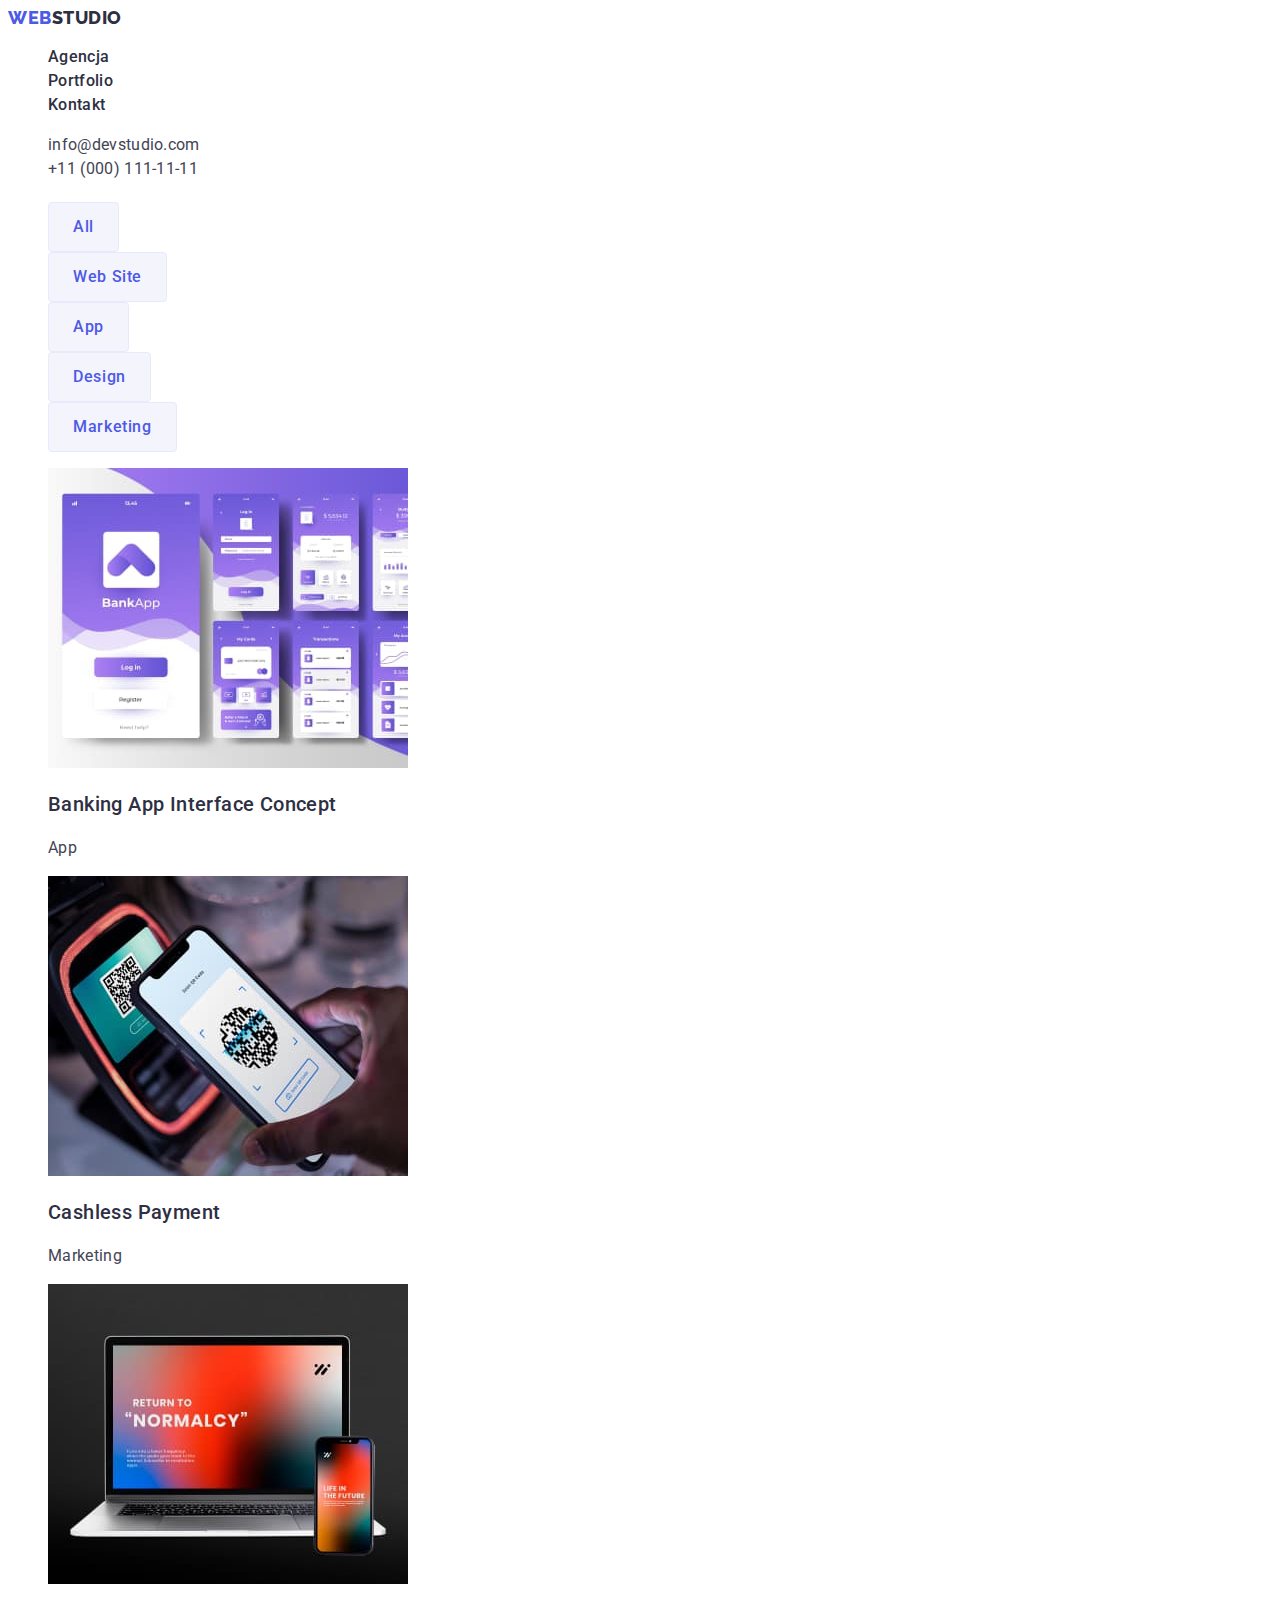
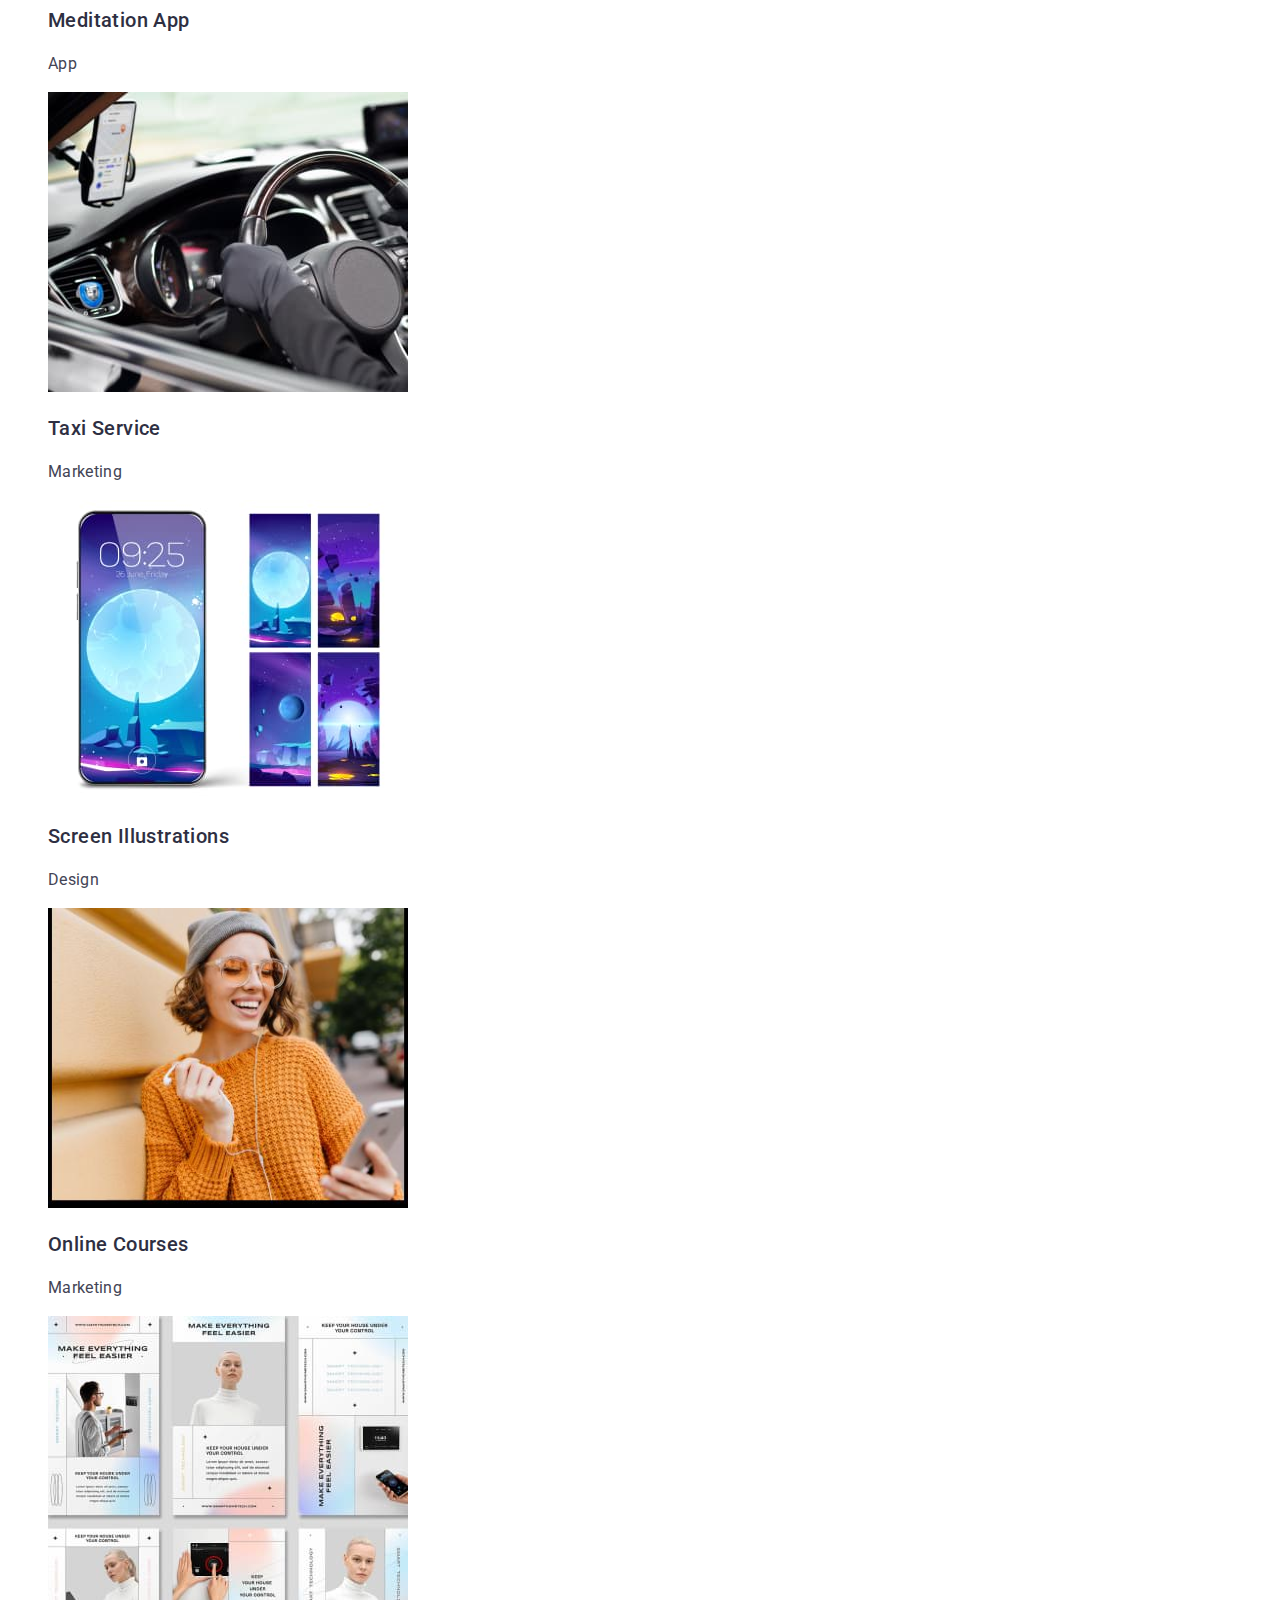
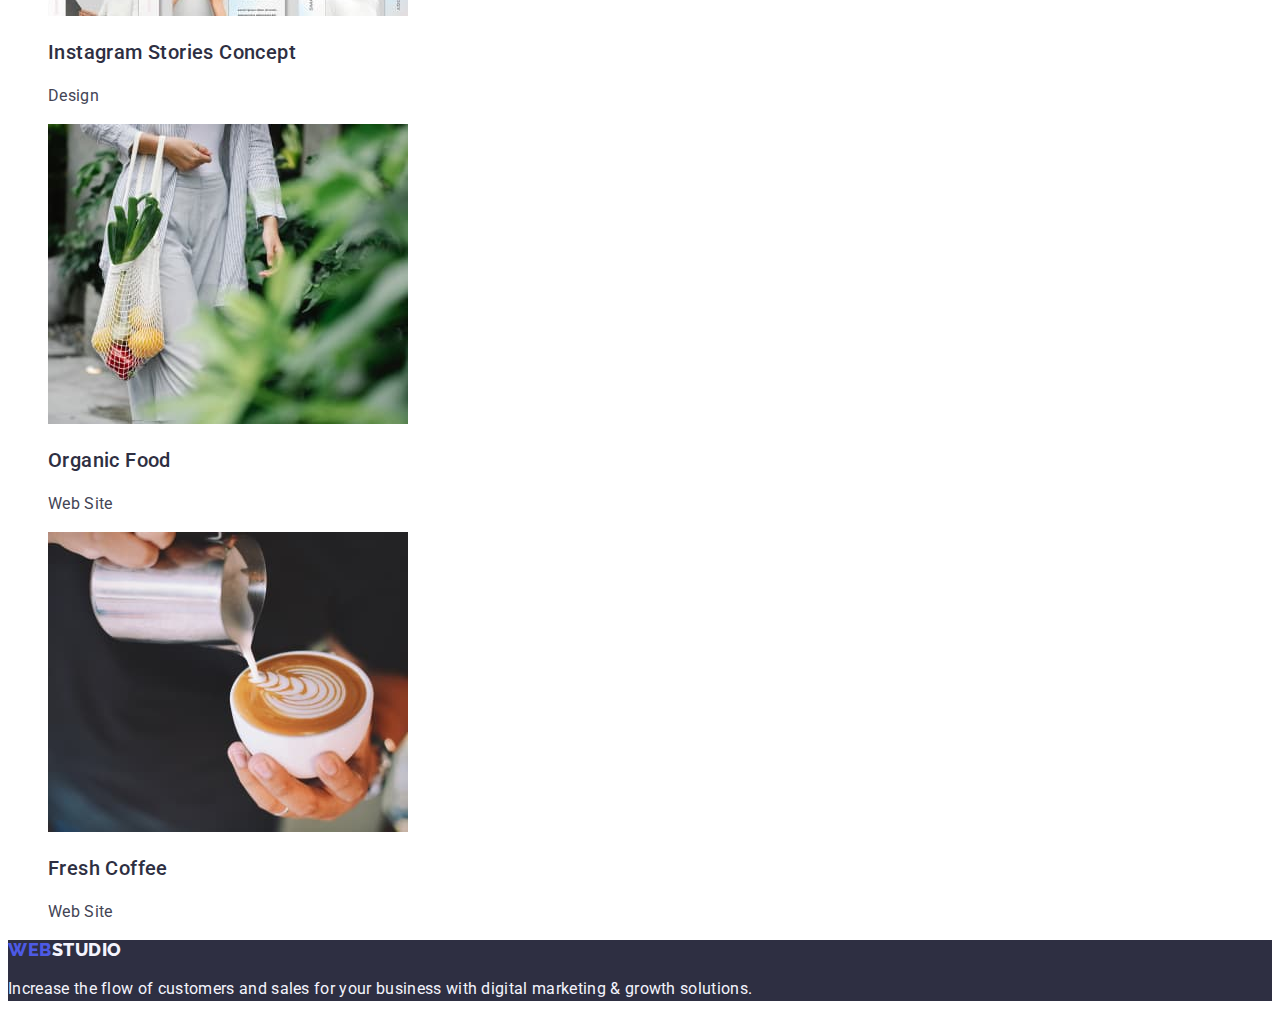
==== portfolio.html @ 74bddfd7 "hw 02" ====
<!DOCTYPE html>
<html lang="pl">
  <head>
    <meta charset="UTF-8" />
    <meta http-equiv="X-UA-Compatible" content="IE=edge" />
    <meta name="viewport" content="width=device-width, initial-scale=1.0" />
    <title>Portfolio</title>
    <link rel="stylesheet" href="./css/styles.css" />
    <link rel="preconnect" href="https://fonts.googleapis.com" />
    <link rel="preconnect" href="https://fonts.gstatic.com" crossorigin />
    <link
      href="https://fonts.googleapis.com/css2?family=Raleway:wght@800&family=Roboto:wght@400;500;700;900&display=swap"
      rel="stylesheet"
    />
  </head>
  <body>
    <header>
      <a class="logo" href="index.html">
        <span class="logo-span">Web</span>Studio</a
      >
      <nav>
        <ul class="navigation">
          <li><a href="index.html">Agencja</a></li>
          <li><a href="portfolio.html">Portfolio</a></li>
          <li><a href="#">Kontakt</a></li>
        </ul>
      </nav>
      <address>
        <ul class="header-contact">
          <li><a href="mailto:info@devstudio.com">info@devstudio.com</a></li>
          <li><a href="tel:+11(000)111-11-11">+11 (000) 111-11-11</a></li>
        </ul>
      </address>
    </header>
    <main>
      <section>
        <h1></h1>
        <ul>
          <li><button class="portfolio-button" type="button">All</button></li>
          <li>
            <button class="portfolio-button" type="button">Web Site</button>
          </li>
          <li><button class="portfolio-button" type="button">App</button></li>
          <li>
            <button class="portfolio-button" type="button">Design</button>
          </li>
          <li>
            <button class="portfolio-button" type="button">Marketing</button>
          </li>
        </ul>

        <ul>
          <li>
            <img
              src="images/imgp(4).jpg"
              alt="purple bank app layout"
              width="360"
              height="300"
            />
            <div>
              <h3 class="header-three">Banking App Interface Concept</h3>
              <p class="desc">App</p>
            </div>
          </li>
          <li>
            <img
              src="images/imgp(1).jpg"
              alt="person payingwith phone"
              width="360"
              height="300"
            />
            <div>
              <h3 class="header-three">Cashless Payment</h3>
              <p class="desc">Marketing</p>
            </div>
          </li>
          <li>
            <img
              src="images/imgp(2).jpg"
              alt="laptop and phone with colorfull meditation app"
              width="360"
              height="300"
            />
            <div>
              <h3 class="header-three">Meditation App</h3>
              <p class="desc">App</p>
            </div>
          </li>
          <li>
            <img
              src="images/imgp(3).jpg"
              alt="person in car holding steering wheel"
              width="360"
              height="300"
            />
            <div>
              <h3 class="header-three">Taxi Service</h3>
              <p class="desc">Marketing</p>
            </div>
          </li>
          <li>
            <img
              src="images/imgp(5).jpg"
              alt="phone with difrent lunar backgrounds"
              width="360"
              height="300"
            />
            <div>
              <h3 class="header-three">Screen Illustrations</h3>
              <p class="desc">Design</p>
            </div>
          </li>
          <li>
            <img
              src="images/imgp.jpg"
              alt="woman with hedphones holding a phone"
              width="360"
              height="300"
            />
            <div>
              <h3 class="header-three">Online Courses</h3>
              <p class="desc">Marketing</p>
            </div>
          </li>
          <li>
            <img
              src="images/imgp(7).jpg"
              alt="instagram stories concepts"
              width="360"
              height="300"
            />
            <div>
              <h3 class="header-three">Instagram Stories Concept</h3>
              <p class="desc">Design</p>
            </div>
          </li>
          <li>
            <img
              src="images/img(p)(1).jpg"
              alt="person holding grocery bag"
              width="360"
              height="300"
            />
            <div>
              <h3 class="header-three">Organic Food</h3>
              <p class="desc">Web Site</p>
            </div>
          </li>
          <li>
            <img
              src="images/imgp(8).jpg"
              alt="barista making fancy coffee"
              width="360"
              height="300"
            />
            <div>
              <h3 class="header-three">Fresh Coffee</h3>
              <p class="desc">Web Site</p>
            </div>
          </li>
        </ul>
      </section>
    </main>
    <footer class="footer">
      <a class="logo-footer" href="index.html">
        <span class="logo-span">Web</span>Studio</a
      >
      <p class="desc-footer">
        Increase the flow of customers and sales for your business with digital
        marketing & growth solutions.
      </p>
    </footer>
  </body>
</html>
---- css/styles.css ----
body {
  font-family: "Roboto", sans-serif;
  color: var(--navyblue);
}
a {
  text-decoration: none;
}
ul {
  list-style: none;
}
:root {
  --iris: #4d5ae5;
  --ocean: #404bbf;
  --navyblue: #2e2f42;
  --green: #31d0aa;
  --slate: #434455;
  --lightslate: #8e8f99;
  --coarnflower: #e7e9fc;
  --cloud: #f4f4fd;
  --white: #fff;
  --grey: #2e2f42;
}
.logo {
  color: var(--navyblue);
  font-family: Raleway;
  font-size: 18px;

  font-weight: 800;
  line-height: 1.16;
  letter-spacing: 0.54px;
  text-transform: uppercase;
}
.logo-span {
  color: var(--iris);
}
.navigation a {
  font-size: 16px;
  color: var(--navyblue);
  font-weight: 500;
  line-height: 1.5;
  letter-spacing: 0.32px;
}
.navigation a:hover,
.navigation a:focus {
  color: var(--ocean);
}
.header-contact a {
  color: var(--slate);

  font-size: 16px;
  font-style: normal;
  line-height: 1.5;
  letter-spacing: 0.32px;
}
.header-contact a:hover,
.header-contact a:focus {
  color: var(--ocean);
}
.slogan-background {
  background: var(--navyblue);
}
.slogan {
  color: var(--white);
  font-size: 56px;
  font-weight: 700;
  line-height: 1.07;
  letter-spacing: 1.12px;
}
.index-button {
  border-radius: 4px;
  background: var(--iris);
  box-shadow: 0px 4px 4px 0px rgba(0, 0, 0, 0.15);
  color: var(--white);

  font-family: "Roboto", sans-serif;
  font-size: 16px;

  font-weight: 500;
  line-height: 1.5;
  letter-spacing: 0.64px;
  display: inline-flex;
  padding: 16px 32px;
  align-items: flex-start;
  gap: 10px;
  cursor: pointer;
}
.index-button:hover,
.index-button:focus {
  background: var(--ocean);
}
.portfolio-button {
  display: flex;
  padding: 12px 24px;
  justify-content: center;
  align-items: center;
  border-radius: 4px;
  border: 1px solid var(--coarnflower);
  background: var(--cloud);
  color: var(--iris);
  text-align: center;

  font-size: 16px;

  font-weight: 500;
  line-height: 1.5;
  letter-spacing: 0.64px;
  cursor: pointer;
  font-family: "Roboto", sans-serif;
}
.portfolio-button:hover,
.portfolio-button:focus {
  background: var(--ocean);

  color: var(--white);
}
.header-three {
  font-size: 20px;

  font-weight: 500;
  line-height: 1.2;
  letter-spacing: 0.4px;
}
.desc {
  color: var(--slate);

  font-size: 16px;

  line-height: 1.5;
  letter-spacing: 0.32px;
}
.header-two {
  font-size: 36px;

  font-weight: 700;
  line-height: 1.11;
  letter-spacing: 0.72px;
  text-transform: capitalize;
}
.team-background {
  background: var(--cloud);
}
.footer {
  background: var(--navyblue);
}
.desc-footer {
  color: var(--cloud);

  font-size: 16px;

  line-height: 1.5;
  letter-spacing: 0.32px;
}
.logo-footer {
  color: var(--cloud);
  font-family: Raleway;
  font-size: 18px;

  font-weight: 800;
  line-height: 1.16;
  letter-spacing: 0.54px;
  text-transform: uppercase;
}
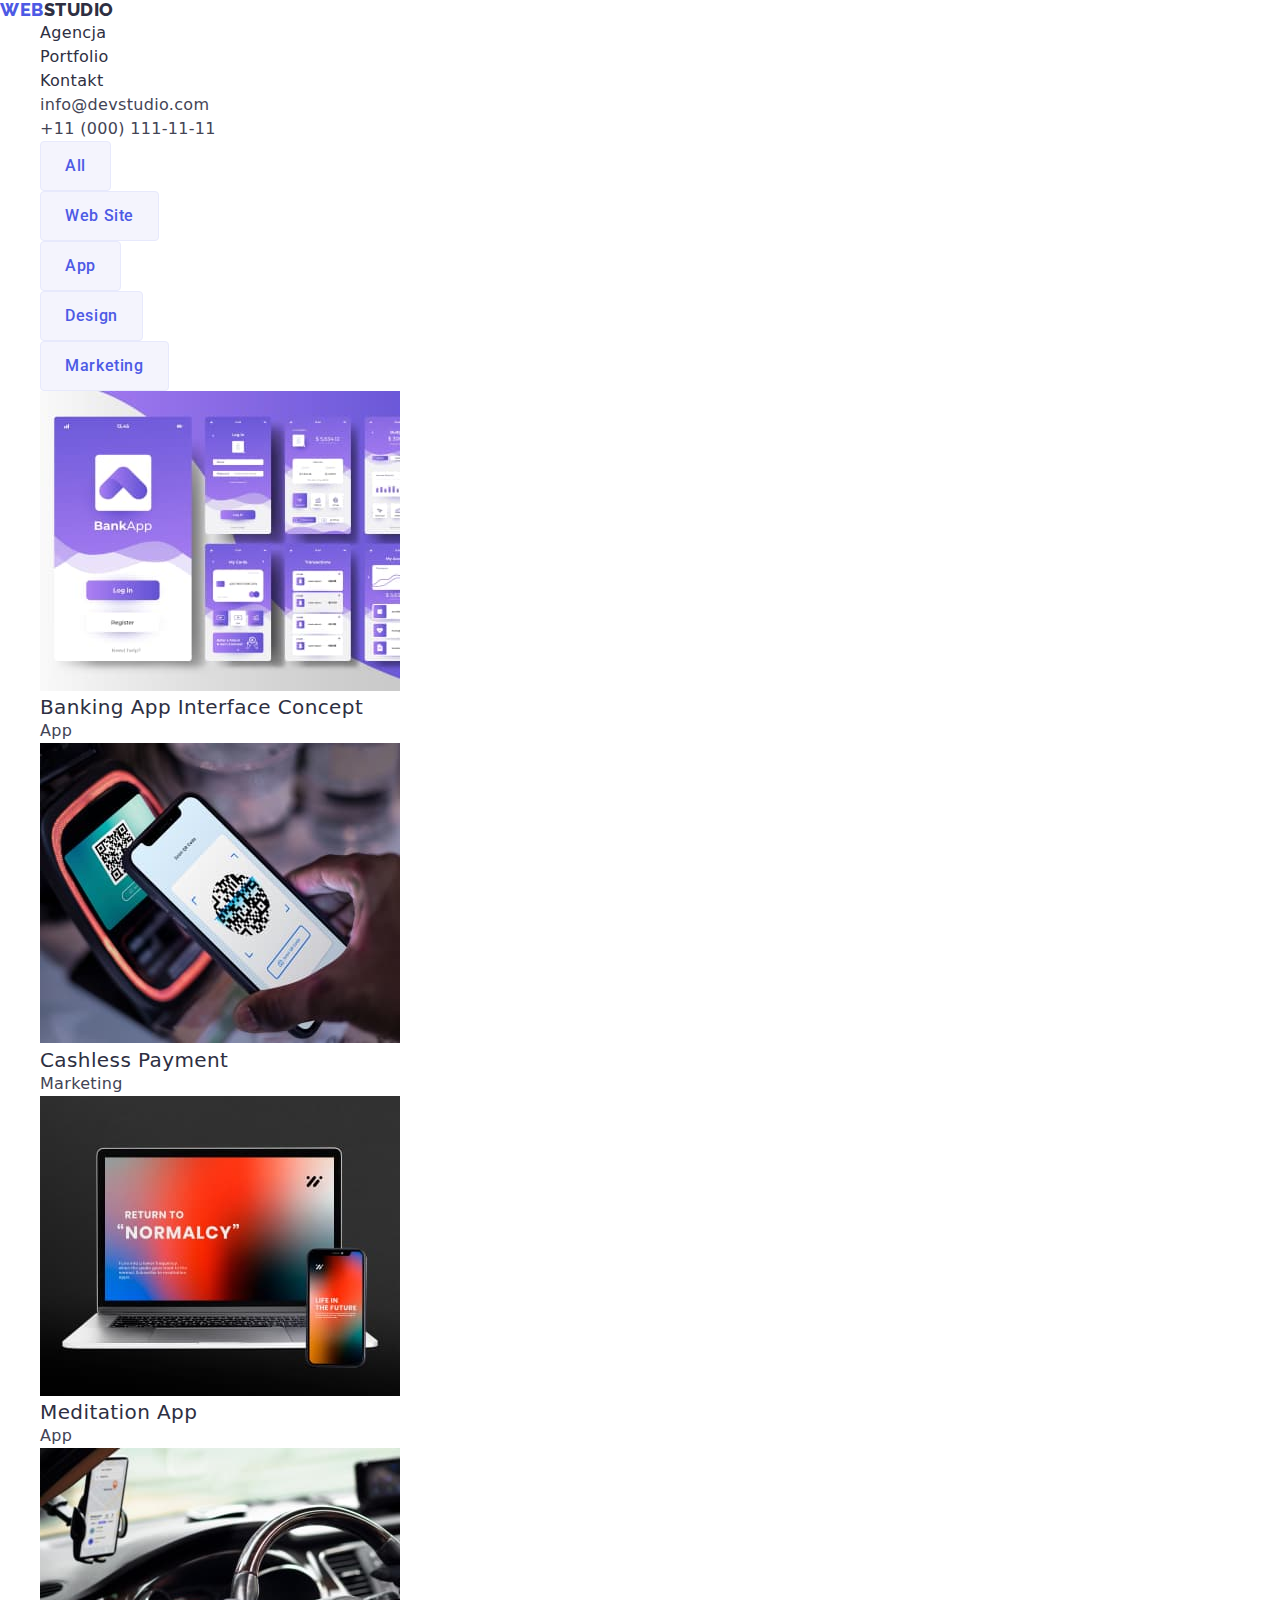
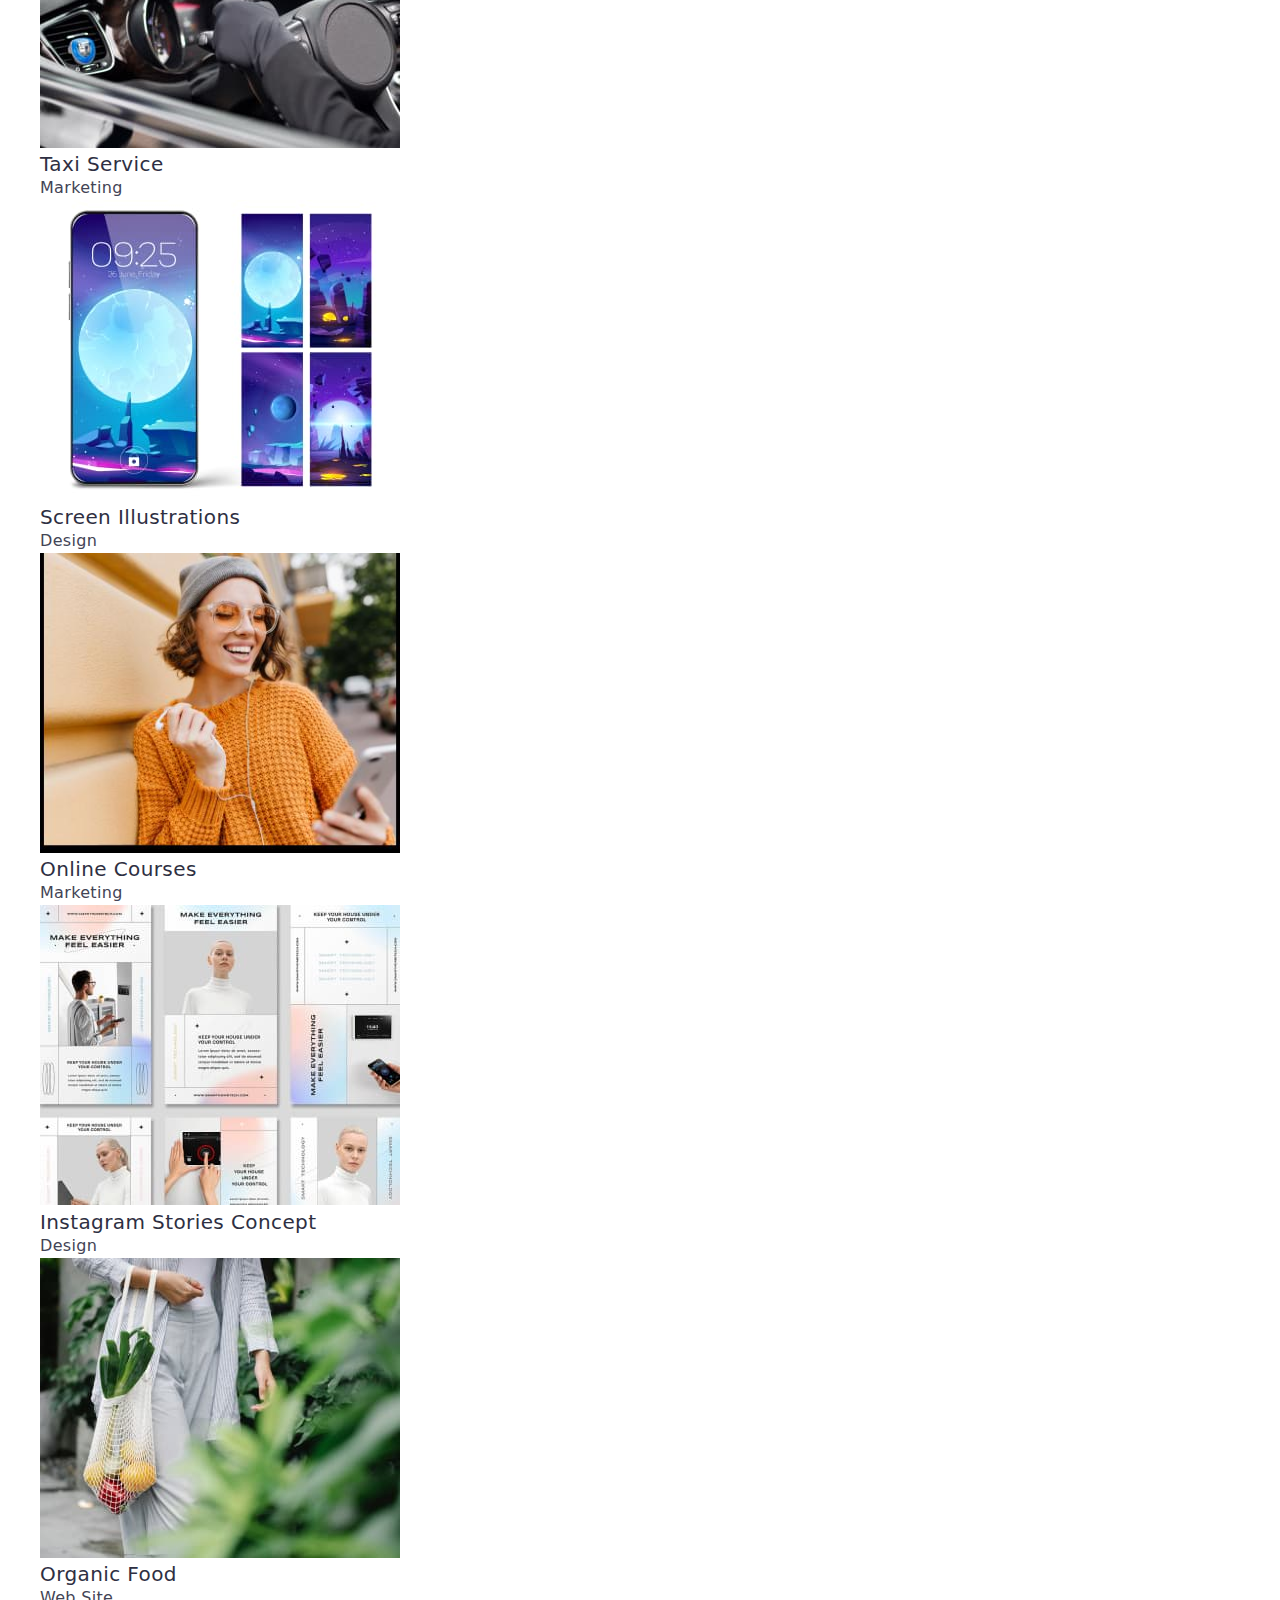
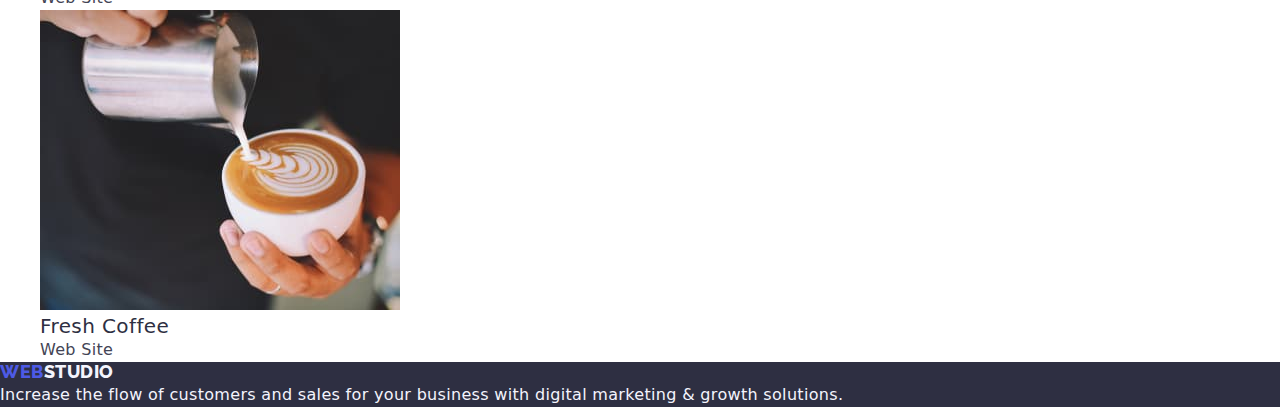
==== commit 3f747588: "container" ====
--- a/portfolio.html
+++ b/portfolio.html
@@ -6,6 +6,10 @@
     <meta name="viewport" content="width=device-width, initial-scale=1.0" />
     <title>Portfolio</title>
     <link rel="stylesheet" href="./css/styles.css" />
+    <link
+      rel="stylesheet"
+      href="https://cdnjs.cloudflare.com/ajax/libs/modern-normalize/2.0.0/modern-normalize.min.css"
+    />
     <link rel="preconnect" href="https://fonts.googleapis.com" />
     <link rel="preconnect" href="https://fonts.gstatic.com" crossorigin />
     <link
@@ -15,22 +19,24 @@
   </head>
   <body>
     <header>
-      <a class="logo" href="index.html">
-        <span class="logo-span">Web</span>Studio</a
-      >
-      <nav>
-        <ul class="navigation">
-          <li><a href="index.html">Agencja</a></li>
-          <li><a href="portfolio.html">Portfolio</a></li>
-          <li><a href="#">Kontakt</a></li>
-        </ul>
-      </nav>
-      <address>
-        <ul class="header-contact">
-          <li><a href="mailto:info@devstudio.com">info@devstudio.com</a></li>
-          <li><a href="tel:+11(000)111-11-11">+11 (000) 111-11-11</a></li>
-        </ul>
-      </address>
+      <div class="container">
+        <a class="logo" href="index.html">
+          <span class="logo-span">Web</span>Studio</a
+        >
+        <nav>
+          <ul class="navigation">
+            <li><a href="index.html">Agencja</a></li>
+            <li><a href="portfolio.html">Portfolio</a></li>
+            <li><a href="#">Kontakt</a></li>
+          </ul>
+        </nav>
+        <address>
+          <ul class="header-contact">
+            <li><a href="mailto:info@devstudio.com">info@devstudio.com</a></li>
+            <li><a href="tel:+11(000)111-11-11">+11 (000) 111-11-11</a></li>
+          </ul>
+        </address>
+      </div>
     </header>
     <main>
       <section>
--- a/css/styles.css
+++ b/css/styles.css
@@ -7,6 +7,22 @@
 }
 ul {
   list-style: none;
+  margin: 0px;
+}
+h3 {
+  margin: 0px;
+}
+h1 {
+  margin: 0px;
+}
+h2 {
+  margin: 0px;
+}
+h4 {
+  margin: 0px;
+}
+p {
+  margin: 0px;
 }
 :root {
   --iris: #4d5ae5;
@@ -152,7 +168,7 @@
 }
 .logo-footer {
   color: var(--cloud);
-  font-family: Raleway;
+  font-family: "Raleway";
   font-size: 18px;
 
   font-weight: 800;
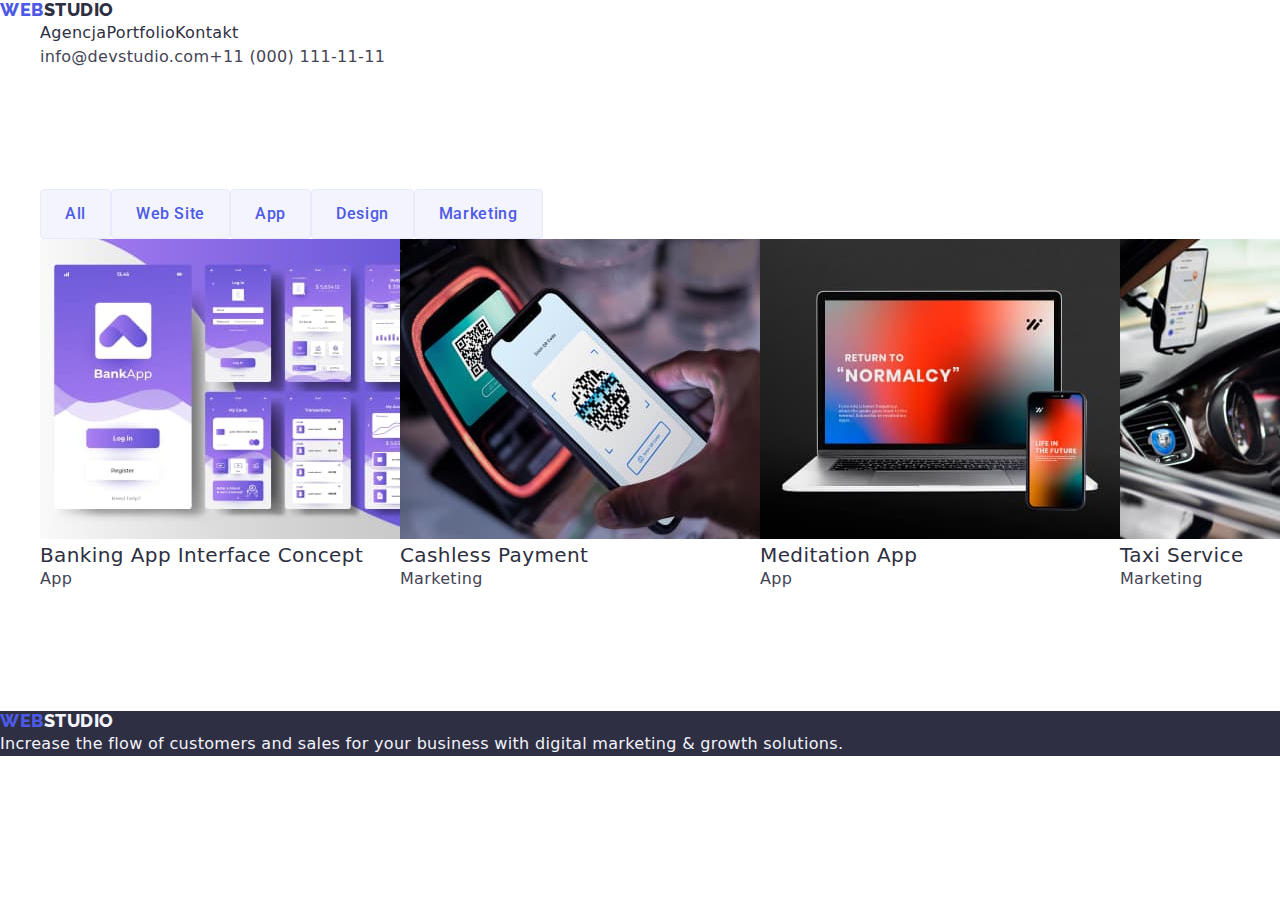
==== commit 867f70e3: "class" ====
--- a/portfolio.html
+++ b/portfolio.html
@@ -18,7 +18,7 @@
     />
   </head>
   <body>
-    <header>
+    <header class="header">
       <div class="container">
         <a class="logo" href="index.html">
           <span class="logo-span">Web</span>Studio</a
@@ -39,142 +39,146 @@
       </div>
     </header>
     <main>
-      <section>
-        <h1></h1>
-        <ul>
-          <li><button class="portfolio-button" type="button">All</button></li>
-          <li>
-            <button class="portfolio-button" type="button">Web Site</button>
-          </li>
-          <li><button class="portfolio-button" type="button">App</button></li>
-          <li>
-            <button class="portfolio-button" type="button">Design</button>
-          </li>
-          <li>
-            <button class="portfolio-button" type="button">Marketing</button>
-          </li>
-        </ul>
+      <section class="section">
+        <div class="container">
+          <h1></h1>
+          <ul class="buttons">
+            <li><button class="portfolio-button" type="button">All</button></li>
+            <li>
+              <button class="portfolio-button" type="button">Web Site</button>
+            </li>
+            <li><button class="portfolio-button" type="button">App</button></li>
+            <li>
+              <button class="portfolio-button" type="button">Design</button>
+            </li>
+            <li>
+              <button class="portfolio-button" type="button">Marketing</button>
+            </li>
+          </ul>
 
-        <ul>
-          <li>
-            <img
-              src="images/imgp(4).jpg"
-              alt="purple bank app layout"
-              width="360"
-              height="300"
-            />
-            <div>
-              <h3 class="header-three">Banking App Interface Concept</h3>
-              <p class="desc">App</p>
-            </div>
-          </li>
-          <li>
-            <img
-              src="images/imgp(1).jpg"
-              alt="person payingwith phone"
-              width="360"
-              height="300"
-            />
-            <div>
-              <h3 class="header-three">Cashless Payment</h3>
-              <p class="desc">Marketing</p>
-            </div>
-          </li>
-          <li>
-            <img
-              src="images/imgp(2).jpg"
-              alt="laptop and phone with colorfull meditation app"
-              width="360"
-              height="300"
-            />
-            <div>
-              <h3 class="header-three">Meditation App</h3>
-              <p class="desc">App</p>
-            </div>
-          </li>
-          <li>
-            <img
-              src="images/imgp(3).jpg"
-              alt="person in car holding steering wheel"
-              width="360"
-              height="300"
-            />
-            <div>
-              <h3 class="header-three">Taxi Service</h3>
-              <p class="desc">Marketing</p>
-            </div>
-          </li>
-          <li>
-            <img
-              src="images/imgp(5).jpg"
-              alt="phone with difrent lunar backgrounds"
-              width="360"
-              height="300"
-            />
-            <div>
-              <h3 class="header-three">Screen Illustrations</h3>
-              <p class="desc">Design</p>
-            </div>
-          </li>
-          <li>
-            <img
-              src="images/imgp.jpg"
-              alt="woman with hedphones holding a phone"
-              width="360"
-              height="300"
-            />
-            <div>
-              <h3 class="header-three">Online Courses</h3>
-              <p class="desc">Marketing</p>
-            </div>
-          </li>
-          <li>
-            <img
-              src="images/imgp(7).jpg"
-              alt="instagram stories concepts"
-              width="360"
-              height="300"
-            />
-            <div>
-              <h3 class="header-three">Instagram Stories Concept</h3>
-              <p class="desc">Design</p>
-            </div>
-          </li>
-          <li>
-            <img
-              src="images/img(p)(1).jpg"
-              alt="person holding grocery bag"
-              width="360"
-              height="300"
-            />
-            <div>
-              <h3 class="header-three">Organic Food</h3>
-              <p class="desc">Web Site</p>
-            </div>
-          </li>
-          <li>
-            <img
-              src="images/imgp(8).jpg"
-              alt="barista making fancy coffee"
-              width="360"
-              height="300"
-            />
-            <div>
-              <h3 class="header-three">Fresh Coffee</h3>
-              <p class="desc">Web Site</p>
-            </div>
-          </li>
-        </ul>
+          <ul class="portfolio">
+            <li>
+              <img
+                src="images/imgp(4).jpg"
+                alt="purple bank app layout"
+                width="360"
+                height="300"
+              />
+              <div>
+                <h3 class="header-three">Banking App Interface Concept</h3>
+                <p class="desc">App</p>
+              </div>
+            </li>
+            <li>
+              <img
+                src="images/imgp(1).jpg"
+                alt="person payingwith phone"
+                width="360"
+                height="300"
+              />
+              <div>
+                <h3 class="header-three">Cashless Payment</h3>
+                <p class="desc">Marketing</p>
+              </div>
+            </li>
+            <li>
+              <img
+                src="images/imgp(2).jpg"
+                alt="laptop and phone with colorfull meditation app"
+                width="360"
+                height="300"
+              />
+              <div>
+                <h3 class="header-three">Meditation App</h3>
+                <p class="desc">App</p>
+              </div>
+            </li>
+            <li>
+              <img
+                src="images/imgp(3).jpg"
+                alt="person in car holding steering wheel"
+                width="360"
+                height="300"
+              />
+              <div>
+                <h3 class="header-three">Taxi Service</h3>
+                <p class="desc">Marketing</p>
+              </div>
+            </li>
+            <li>
+              <img
+                src="images/imgp(5).jpg"
+                alt="phone with difrent lunar backgrounds"
+                width="360"
+                height="300"
+              />
+              <div>
+                <h3 class="header-three">Screen Illustrations</h3>
+                <p class="desc">Design</p>
+              </div>
+            </li>
+            <li>
+              <img
+                src="images/imgp.jpg"
+                alt="woman with hedphones holding a phone"
+                width="360"
+                height="300"
+              />
+              <div>
+                <h3 class="header-three">Online Courses</h3>
+                <p class="desc">Marketing</p>
+              </div>
+            </li>
+            <li>
+              <img
+                src="images/imgp(7).jpg"
+                alt="instagram stories concepts"
+                width="360"
+                height="300"
+              />
+              <div>
+                <h3 class="header-three">Instagram Stories Concept</h3>
+                <p class="desc">Design</p>
+              </div>
+            </li>
+            <li>
+              <img
+                src="images/img(p)(1).jpg"
+                alt="person holding grocery bag"
+                width="360"
+                height="300"
+              />
+              <div>
+                <h3 class="header-three">Organic Food</h3>
+                <p class="desc">Web Site</p>
+              </div>
+            </li>
+            <li>
+              <img
+                src="images/imgp(8).jpg"
+                alt="barista making fancy coffee"
+                width="360"
+                height="300"
+              />
+              <div>
+                <h3 class="header-three">Fresh Coffee</h3>
+                <p class="desc">Web Site</p>
+              </div>
+            </li>
+          </ul>
+        </div>
       </section>
     </main>
     <footer class="footer">
-      <a class="logo-footer" href="index.html">
-        <span class="logo-span">Web</span>Studio</a
-      >
-      <p class="desc-footer">
-        Increase the flow of customers and sales for your business with digital
-        marketing & growth solutions.
-      </p>
+      <div class="container">
+        <a class="logo-footer" href="index.html">
+          <span class="logo-span">Web</span>Studio</a
+        >
+        <p class="desc-footer">
+          Increase the flow of customers and sales for your business with
+          digital marketing & growth solutions.
+        </p>
+      </div>
     </footer>
   </body>
 </html>
--- a/css/styles.css
+++ b/css/styles.css
@@ -23,6 +23,9 @@
 }
 p {
   margin: 0px;
+}
+.container {
+  width: 1158px;
 }
 :root {
   --iris: #4d5ae5;
@@ -36,6 +39,8 @@
   --white: #fff;
   --grey: #2e2f42;
 }
+.header {
+}
 .logo {
   color: var(--navyblue);
   font-family: Raleway;
@@ -49,6 +54,9 @@
 .logo-span {
   color: var(--iris);
 }
+.navigation {
+  display: flex;
+}
 .navigation a {
   font-size: 16px;
   color: var(--navyblue);
@@ -59,6 +67,9 @@
 .navigation a:hover,
 .navigation a:focus {
   color: var(--ocean);
+}
+.header-contact {
+  display: flex;
 }
 .header-contact a {
   color: var(--slate);
@@ -129,12 +140,18 @@
 
   color: var(--white);
 }
+.company-desc {
+  display: flex;
+}
 .header-three {
   font-size: 20px;
 
   font-weight: 500;
   line-height: 1.2;
   letter-spacing: 0.4px;
+}
+.doing {
+  display: flex;
 }
 .desc {
   color: var(--slate);
@@ -152,6 +169,9 @@
   letter-spacing: 0.72px;
   text-transform: capitalize;
 }
+.team {
+  display: flex;
+}
 .team-background {
   background: var(--cloud);
 }
@@ -176,3 +196,12 @@
   letter-spacing: 0.54px;
   text-transform: uppercase;
 }
+.buttons {
+  display: flex;
+}
+.portfolio {
+  display: flex;
+}
+.section {
+  padding: 120px 0;
+}
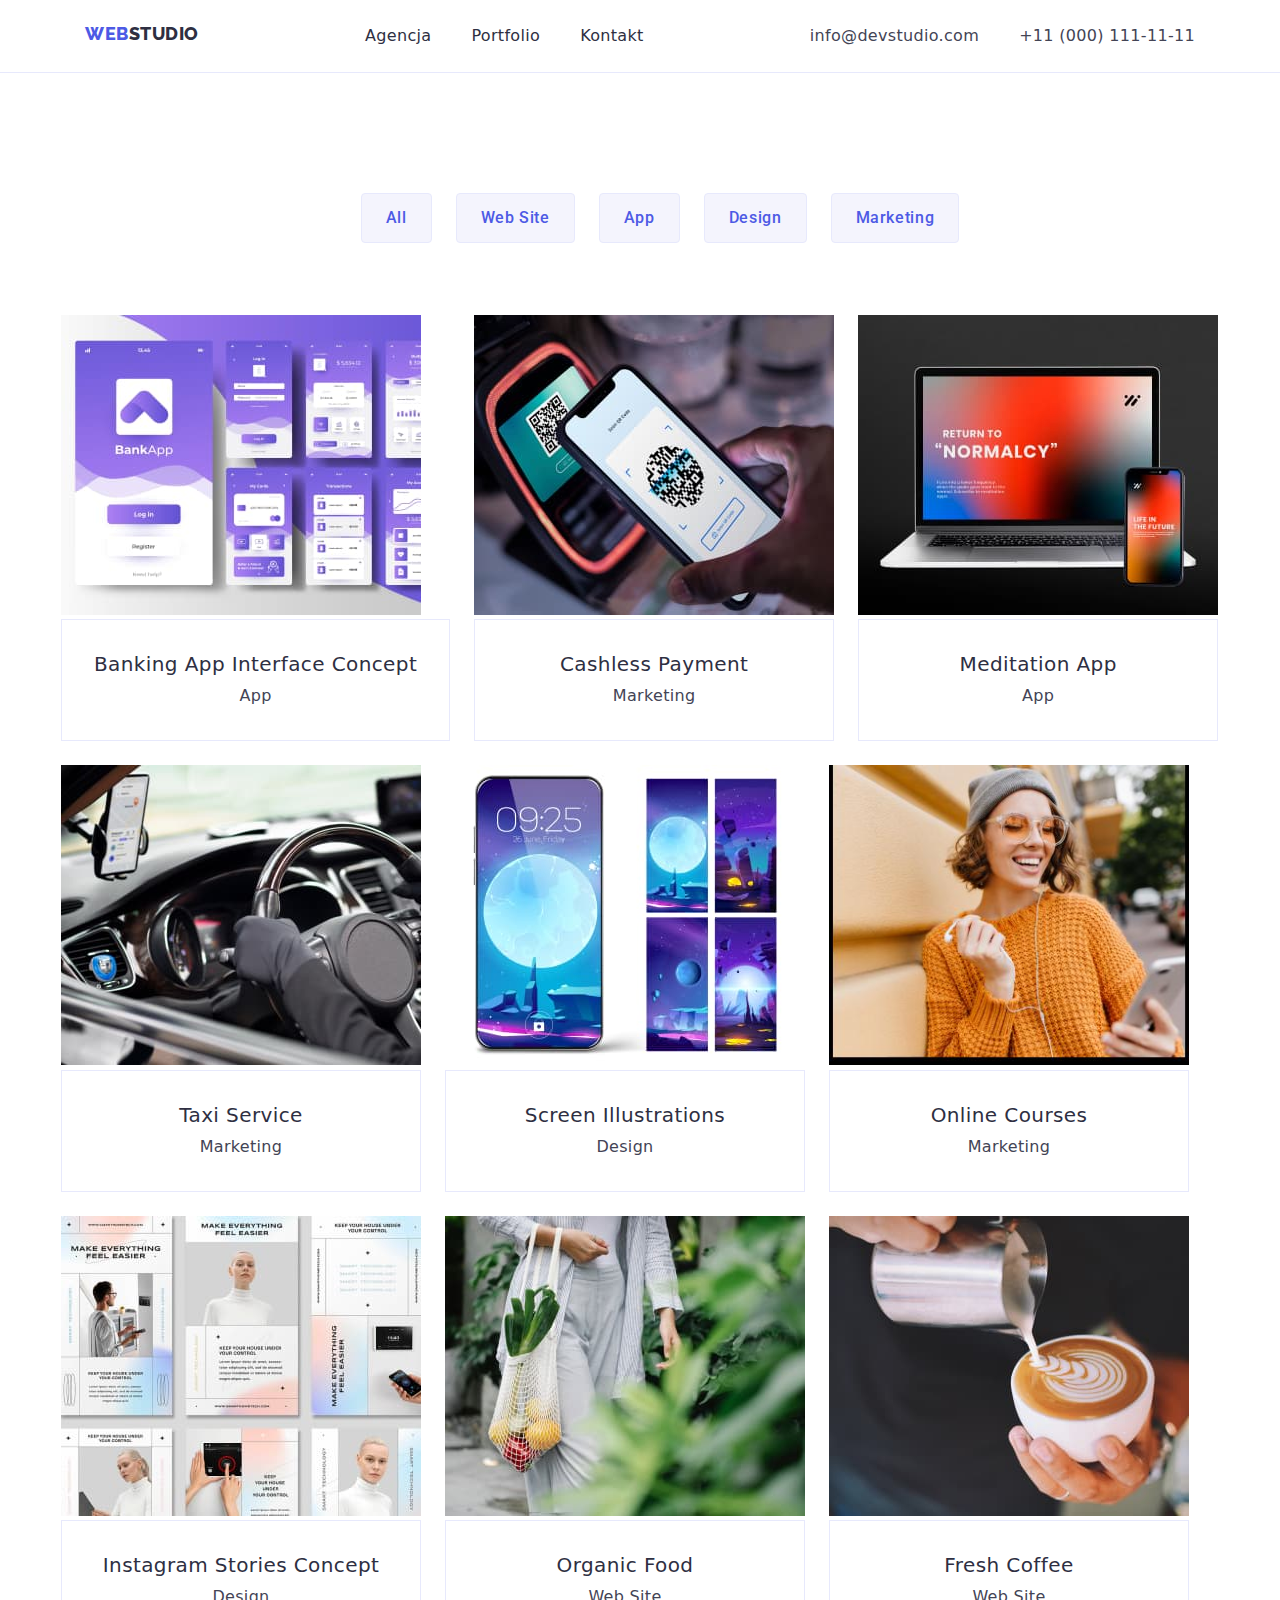
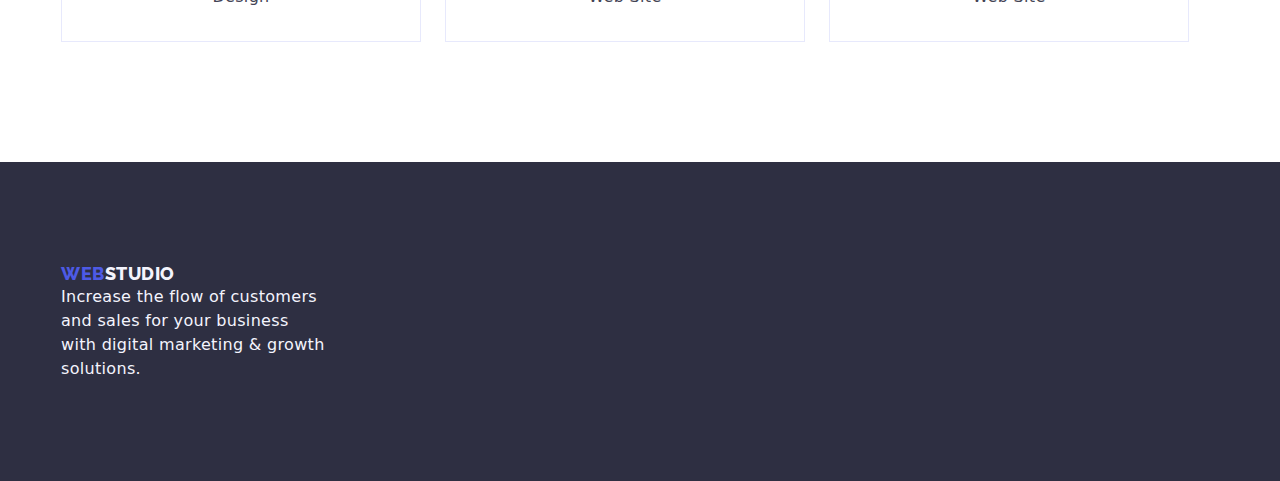
==== commit 13a66ac0: "v0.1" ====
--- a/portfolio.html
+++ b/portfolio.html
@@ -19,7 +19,7 @@
   </head>
   <body>
     <header class="header">
-      <div class="container">
+      <div class="container header-wrapper">
         <a class="logo" href="index.html">
           <span class="logo-span">Web</span>Studio</a
         >
@@ -171,13 +171,15 @@
     </main>
     <footer class="footer">
       <div class="container">
-        <a class="logo-footer" href="index.html">
-          <span class="logo-span">Web</span>Studio</a
-        >
-        <p class="desc-footer">
-          Increase the flow of customers and sales for your business with
-          digital marketing & growth solutions.
-        </p>
+        <div class="container-footer">
+          <a class="logo-footer" href="index.html">
+            <span class="logo-span">Web</span>Studio</a
+          >
+          <p class="desc-footer">
+            Increase the flow of customers and sales for your business with
+            digital marketing & growth solutions.
+          </p>
+        </div>
       </div>
     </footer>
   </body>
--- a/css/styles.css
+++ b/css/styles.css
@@ -11,6 +11,7 @@
 }
 h3 {
   margin: 0px;
+  padding-bottom: 8px;
 }
 h1 {
   margin: 0px;
@@ -26,6 +27,7 @@
 }
 .container {
   width: 1158px;
+  margin-inline: auto;
 }
 :root {
   --iris: #4d5ae5;
@@ -34,12 +36,13 @@
   --green: #31d0aa;
   --slate: #434455;
   --lightslate: #8e8f99;
-  --coarnflower: #e7e9fc;
+  --cornflower: #e7e9fc;
   --cloud: #f4f4fd;
   --white: #fff;
   --grey: #2e2f42;
 }
 .header {
+  border-bottom: 1px solid var(--cornflower);
 }
 .logo {
   color: var(--navyblue);
@@ -54,9 +57,6 @@
 .logo-span {
   color: var(--iris);
 }
-.navigation {
-  display: flex;
-}
 .navigation a {
   font-size: 16px;
   color: var(--navyblue);
@@ -68,9 +68,7 @@
 .navigation a:focus {
   color: var(--ocean);
 }
-.header-contact {
-  display: flex;
-}
+
 .header-contact a {
   color: var(--slate);
 
@@ -92,6 +90,8 @@
   font-weight: 700;
   line-height: 1.07;
   letter-spacing: 1.12px;
+  text-align: center;
+  padding-bottom: 48px;
 }
 .index-button {
   border-radius: 4px;
@@ -105,11 +105,10 @@
   font-weight: 500;
   line-height: 1.5;
   letter-spacing: 0.64px;
-  display: inline-flex;
   padding: 16px 32px;
-  align-items: flex-start;
-  gap: 10px;
   cursor: pointer;
+  display: block;
+  margin: 0 auto;
 }
 .index-button:hover,
 .index-button:focus {
@@ -121,7 +120,7 @@
   justify-content: center;
   align-items: center;
   border-radius: 4px;
-  border: 1px solid var(--coarnflower);
+  border: 1px solid var(--cornflower);
   background: var(--cloud);
   color: var(--iris);
   text-align: center;
@@ -142,6 +141,7 @@
 }
 .company-desc {
   display: flex;
+  gap: 24px;
 }
 .header-three {
   font-size: 20px;
@@ -168,9 +168,13 @@
   line-height: 1.11;
   letter-spacing: 0.72px;
   text-transform: capitalize;
+  text-align: center;
+  padding-bottom: 72px;
 }
 .team {
   display: flex;
+  gap: 24px;
+  padding-inline-start: 0px;
 }
 .team-background {
   background: var(--cloud);
@@ -198,10 +202,51 @@
 }
 .buttons {
   display: flex;
+  gap: 24px;
+  justify-content: center;
+  padding-bottom: 72px;
 }
 .portfolio {
   display: flex;
+  flex-wrap: wrap;
+  gap: 24px;
+  padding-inline-start: 0px;
 }
 .section {
   padding: 120px 0;
 }
+.header-wrapper {
+  justify-content: space-between;
+  display: flex;
+  padding: 24px;
+}
+
+.header-wrapper > nav > ul {
+  display: flex;
+  gap: 40px;
+}
+.header-wrapper > address > ul {
+  gap: 40px;
+  display: flex;
+}
+.team > li > div {
+  text-align: center;
+  padding: 32px;
+  border-radius: 0px 0px 4px 4px;
+  box-shadow: 0px 2px 1px 0px rgba(46, 47, 66, 0.08),
+    0px 1px 1px 0px rgba(46, 47, 66, 0.16),
+    0px 1px 6px 0px rgba(46, 47, 66, 0.08);
+}
+.slogan-container {
+  width: 496px;
+}
+.container-footer {
+  width: 264px;
+  padding-bottom: 100px;
+  padding-top: 101.5px;
+}
+.portfolio > li > div {
+  border: 1px solid var(--cornflower);
+  text-align: center;
+  padding: 32px;
+}
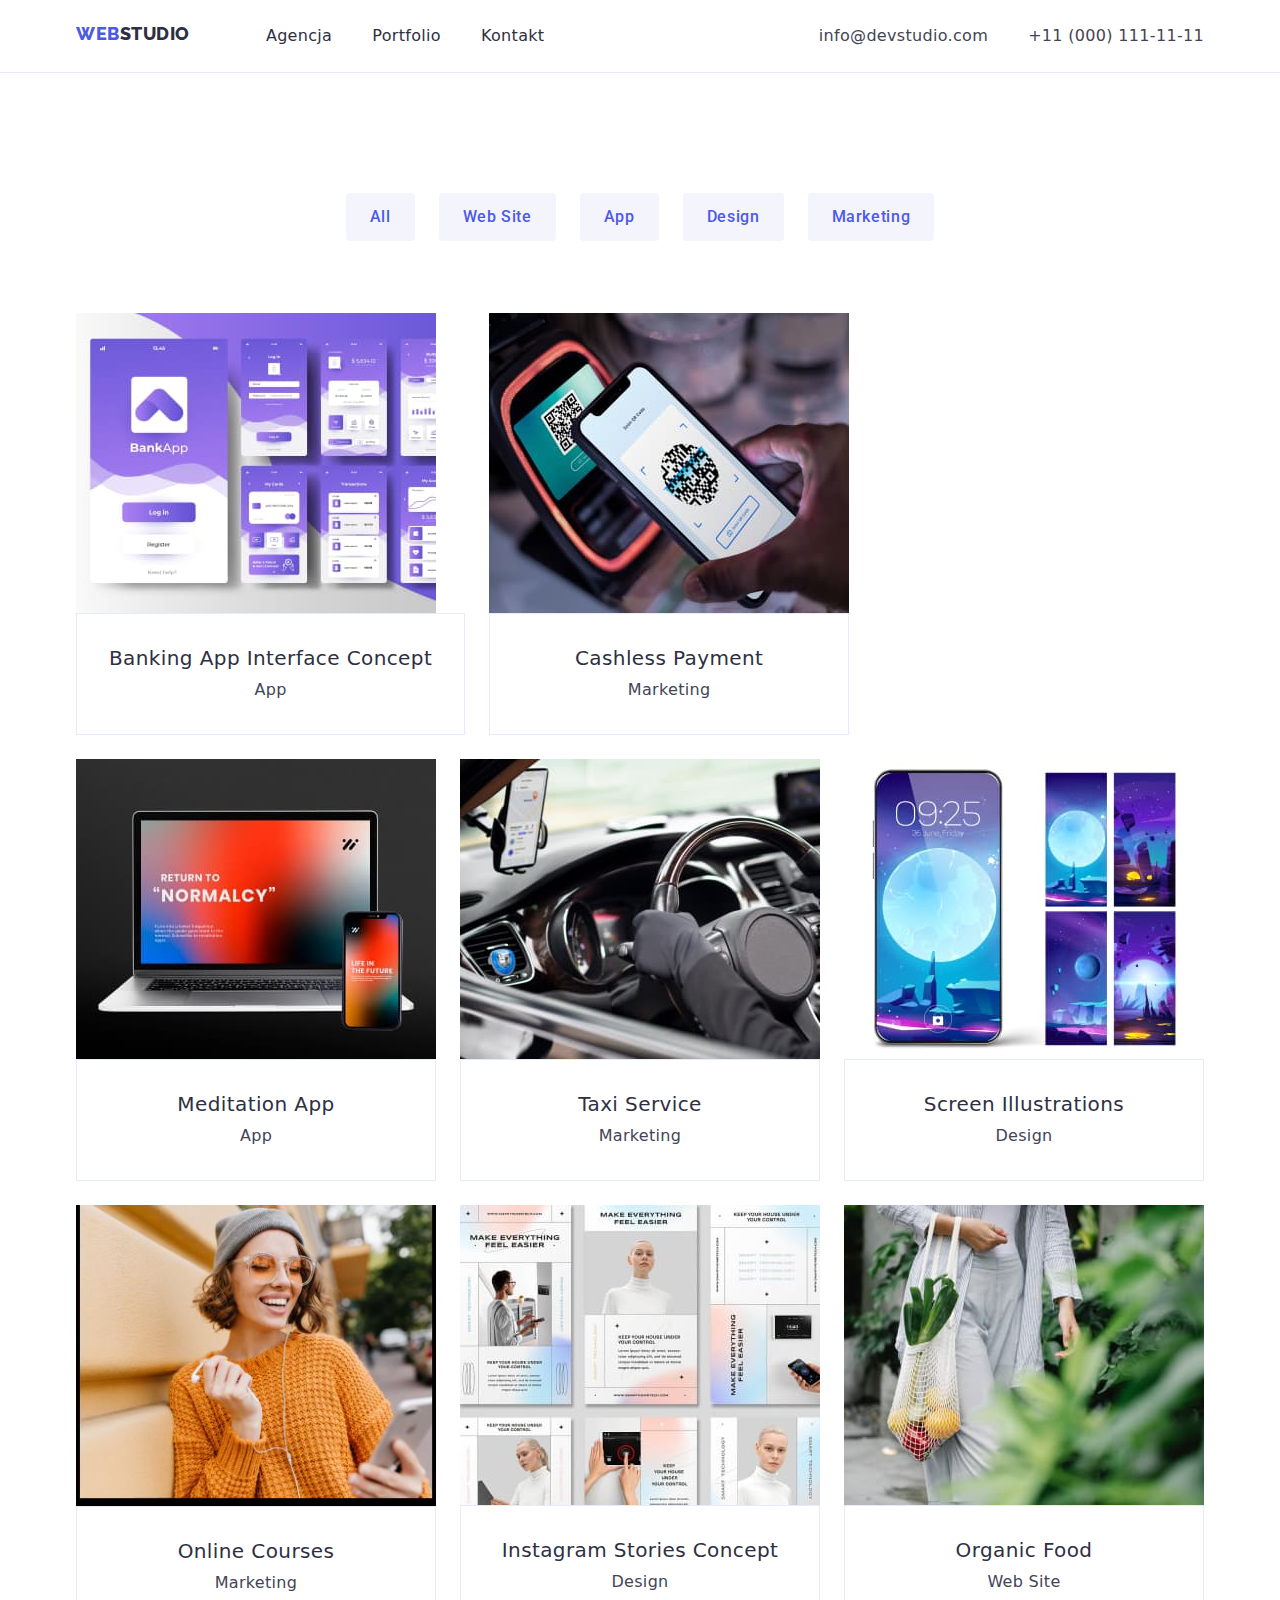
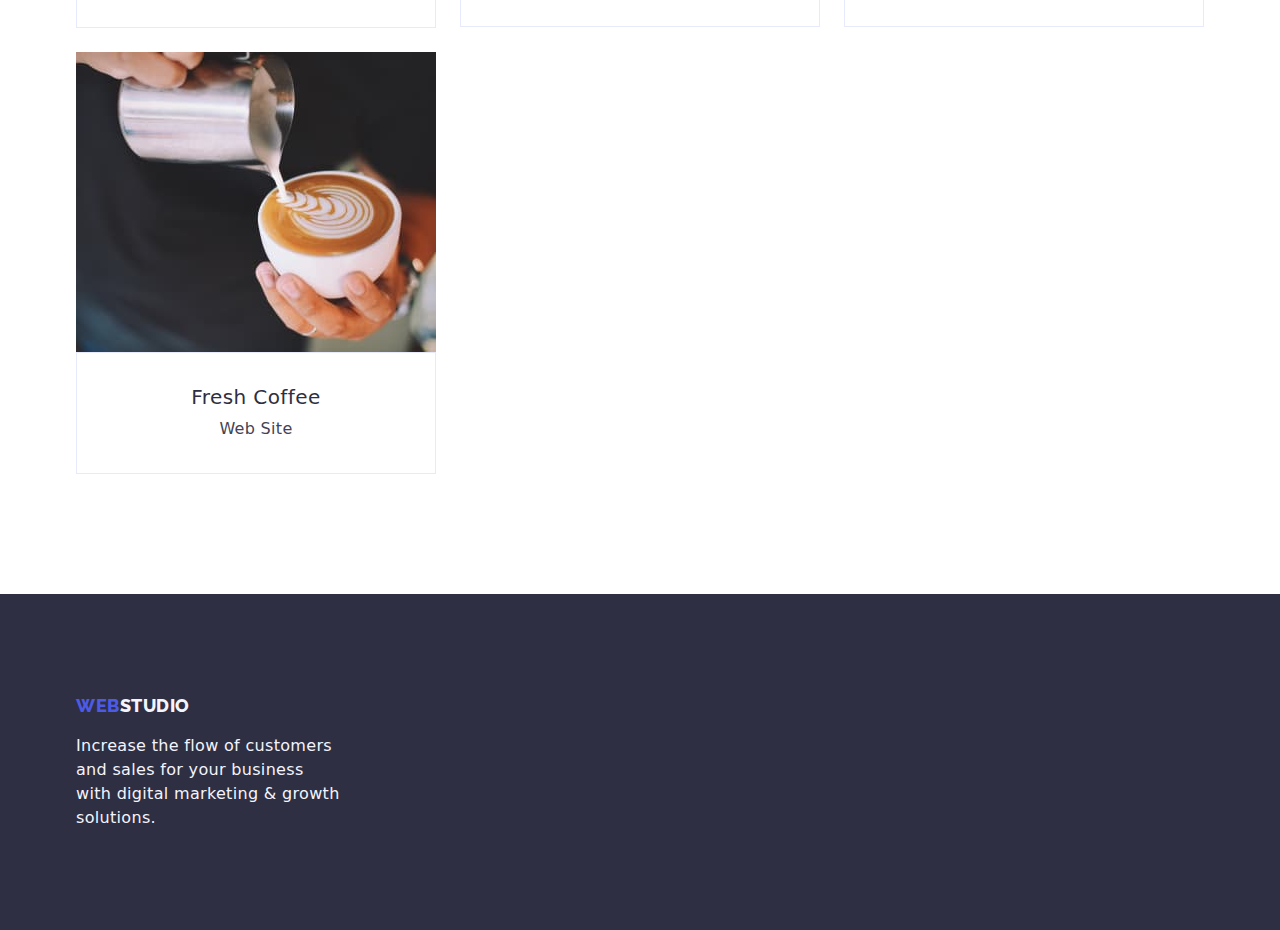
==== commit 1e3bbe5a: "rework" ====
--- a/portfolio.html
+++ b/portfolio.html
@@ -30,7 +30,7 @@
             <li><a href="#">Kontakt</a></li>
           </ul>
         </nav>
-        <address>
+        <address class="address">
           <ul class="header-contact">
             <li><a href="mailto:info@devstudio.com">info@devstudio.com</a></li>
             <li><a href="tel:+11(000)111-11-11">+11 (000) 111-11-11</a></li>
@@ -41,7 +41,7 @@
     <main>
       <section class="section">
         <div class="container">
-          <h1></h1>
+          <h1 class="visually-hidden"></h1>
           <ul class="buttons">
             <li><button class="portfolio-button" type="button">All</button></li>
             <li>
--- a/css/styles.css
+++ b/css/styles.css
@@ -5,29 +5,45 @@
 a {
   text-decoration: none;
 }
-ul {
+ul,
+ol {
   list-style: none;
   margin: 0px;
-}
-h3 {
-  margin: 0px;
-  padding-bottom: 8px;
-}
-h1 {
-  margin: 0px;
-}
-h2 {
-  margin: 0px;
-}
-h4 {
-  margin: 0px;
-}
+  padding-left: 0px;
+}
+h3,
+h1,
+h2,
+h4,
 p {
   margin: 0px;
 }
+img {
+  display: block;
+  max-width: 100%;
+  height: auto;
+}
+button {
+  cursor: pointer;
+  border: none;
+  border-radius: 4px;
+}
+.visually-hidden {
+  position: absolute;
+  width: 1px;
+  height: 1px;
+  margin: 1px;
+  border: 0;
+  padding: 0;
+  white-space: nowrap;
+  clip-path: inset(100%);
+  clip: rect(0000);
+  overflow: hidden;
+}
 .container {
   width: 1158px;
-  margin-inline: auto;
+  margin: 0 auto;
+  padding: 0 15px;
 }
 :root {
   --iris: #4d5ae5;
@@ -43,6 +59,7 @@
 }
 .header {
   border-bottom: 1px solid var(--cornflower);
+  padding: 24px 0;
 }
 .logo {
   color: var(--navyblue);
@@ -57,6 +74,12 @@
 .logo-span {
   color: var(--iris);
 }
+.address {
+  margin-left: auto;
+}
+nav {
+  margin-left: 76px;
+}
 .navigation a {
   font-size: 16px;
   color: var(--navyblue);
@@ -83,6 +106,7 @@
 }
 .slogan-background {
   background: var(--navyblue);
+  padding: 188px 0;
 }
 .slogan {
   color: var(--white);
@@ -91,7 +115,9 @@
   line-height: 1.07;
   letter-spacing: 1.12px;
   text-align: center;
-  padding-bottom: 48px;
+  margin-bottom: 48px;
+  max-width: 496px;
+  margin: 0 auto;
 }
 .index-button {
   border-radius: 4px;
@@ -106,7 +132,6 @@
   line-height: 1.5;
   letter-spacing: 0.64px;
   padding: 16px 32px;
-  cursor: pointer;
   display: block;
   margin: 0 auto;
 }
@@ -120,7 +145,6 @@
   justify-content: center;
   align-items: center;
   border-radius: 4px;
-  border: 1px solid var(--cornflower);
   background: var(--cloud);
   color: var(--iris);
   text-align: center;
@@ -130,7 +154,6 @@
   font-weight: 500;
   line-height: 1.5;
   letter-spacing: 0.64px;
-  cursor: pointer;
   font-family: "Roboto", sans-serif;
 }
 .portfolio-button:hover,
@@ -149,9 +172,14 @@
   font-weight: 500;
   line-height: 1.2;
   letter-spacing: 0.4px;
+  margin-bottom: 8px;
+}
+.work {
+  padding-top: 0;
 }
 .doing {
   display: flex;
+  gap: 24px;
 }
 .desc {
   color: var(--slate);
@@ -169,7 +197,7 @@
   letter-spacing: 0.72px;
   text-transform: capitalize;
   text-align: center;
-  padding-bottom: 72px;
+  margin-bottom: 72px;
 }
 .team {
   display: flex;
@@ -189,6 +217,7 @@
 
   line-height: 1.5;
   letter-spacing: 0.32px;
+  margin-top: 17.5px;
 }
 .logo-footer {
   color: var(--cloud);
@@ -213,12 +242,11 @@
   padding-inline-start: 0px;
 }
 .section {
-  padding: 120px 0;
+  padding-top: 120px;
+  padding-bottom: 120px;
 }
 .header-wrapper {
-  justify-content: space-between;
-  display: flex;
-  padding: 24px;
+  display: flex;
 }
 
 .header-wrapper > nav > ul {
@@ -237,9 +265,7 @@
     0px 1px 1px 0px rgba(46, 47, 66, 0.16),
     0px 1px 6px 0px rgba(46, 47, 66, 0.08);
 }
-.slogan-container {
-  width: 496px;
-}
+
 .container-footer {
   width: 264px;
   padding-bottom: 100px;
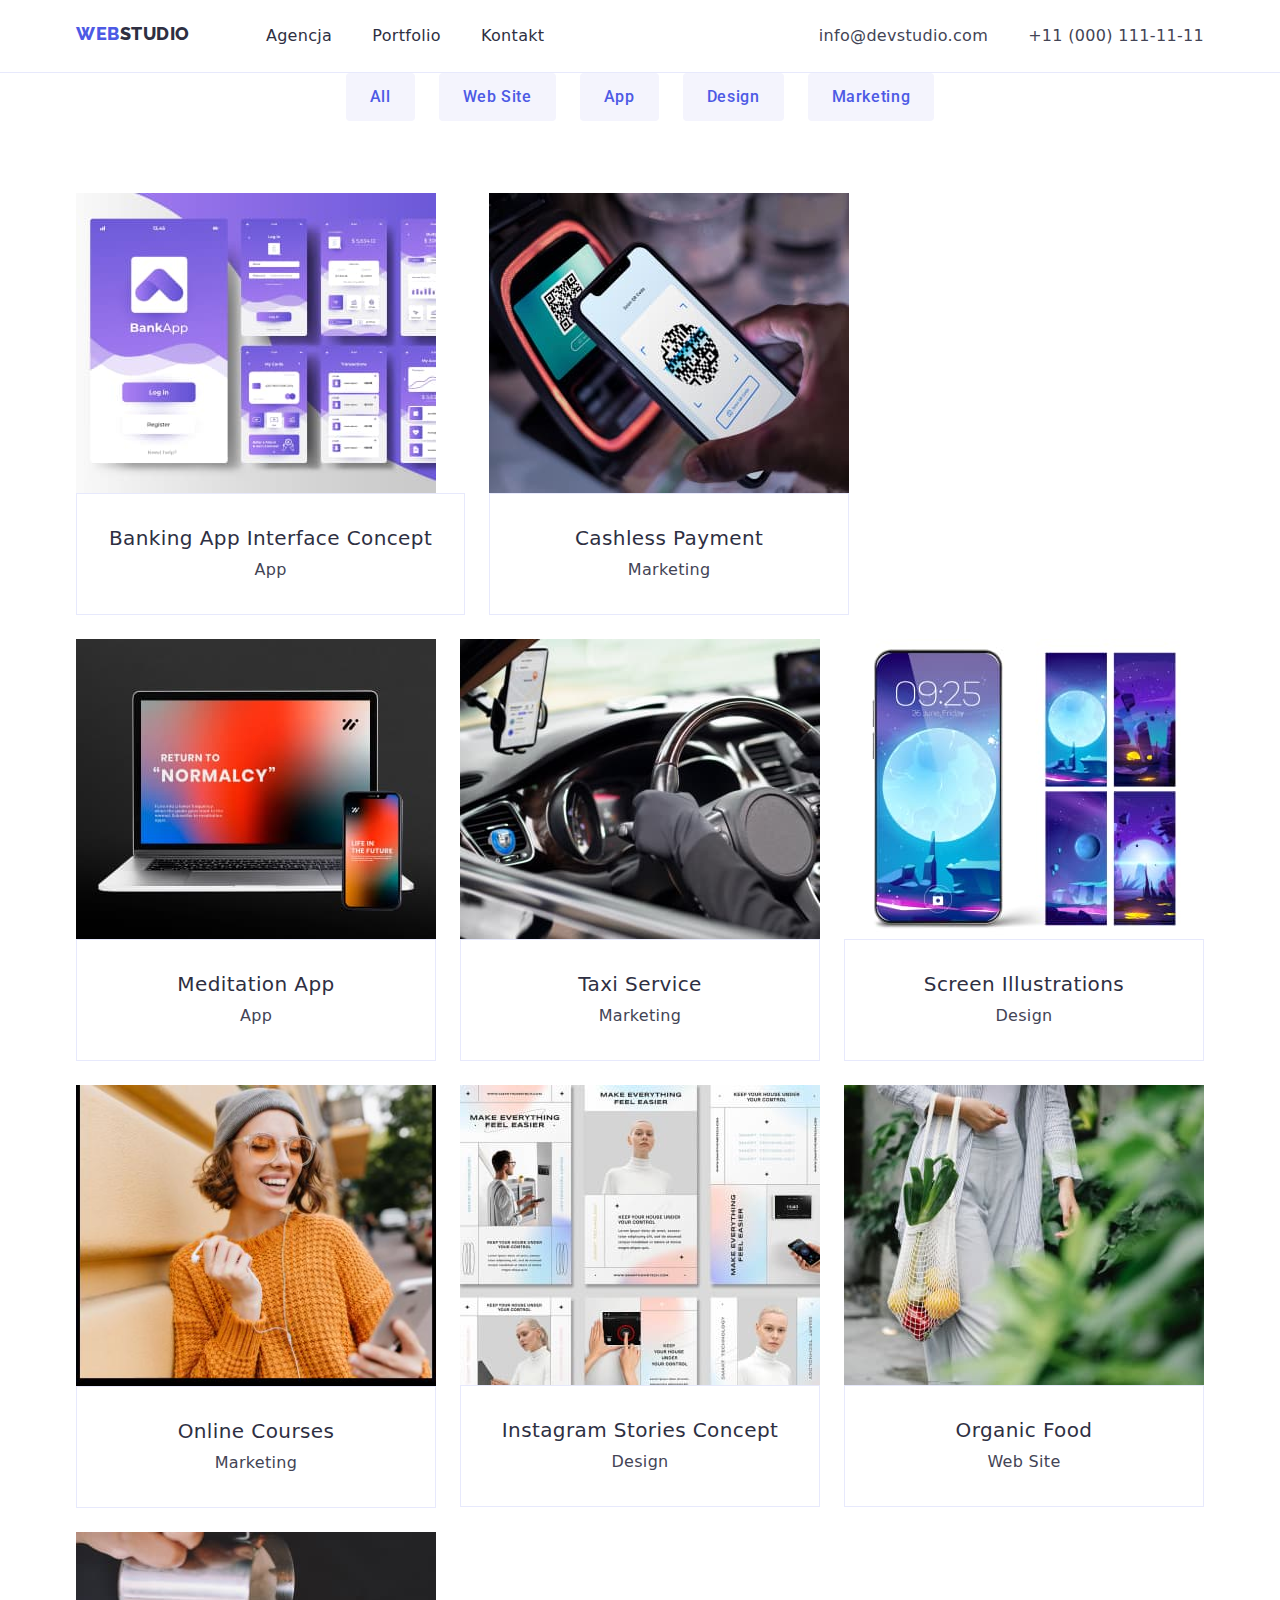
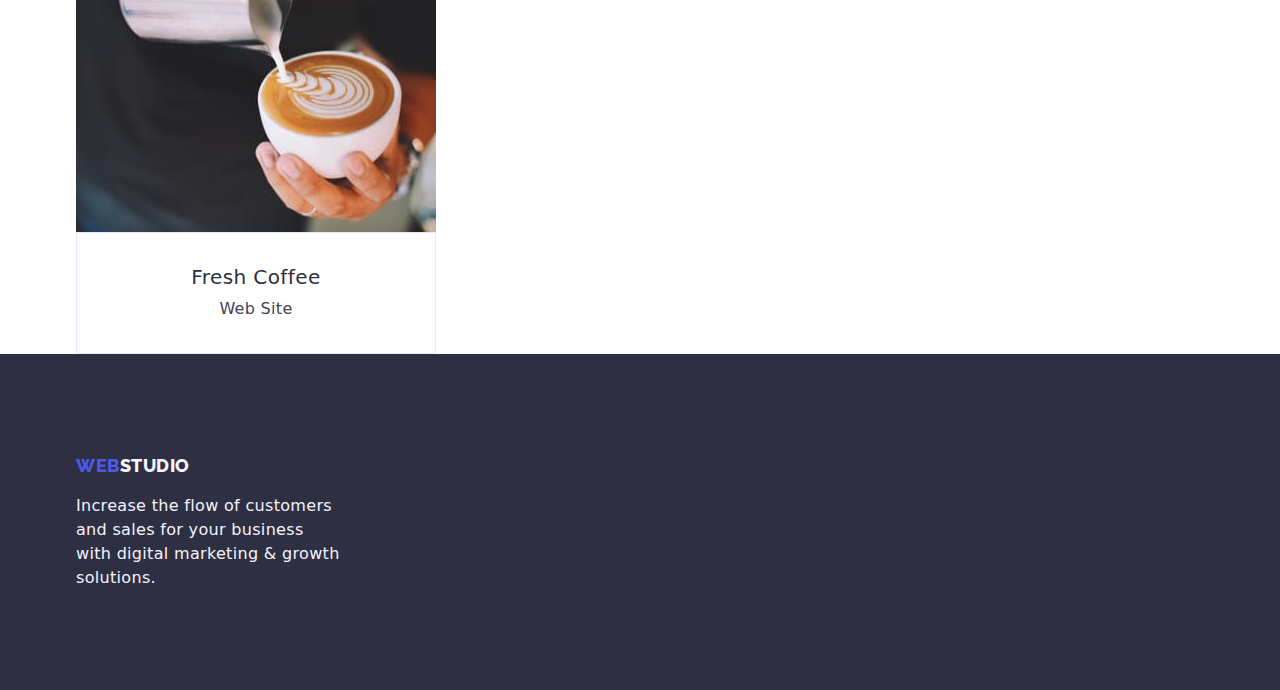
==== commit 33dfa01f: "done" ====
--- a/portfolio.html
+++ b/portfolio.html
@@ -39,7 +39,7 @@
       </div>
     </header>
     <main>
-      <section class="section">
+      <section class="section-portfolio">
         <div class="container">
           <h1 class="visually-hidden"></h1>
           <ul class="buttons">
